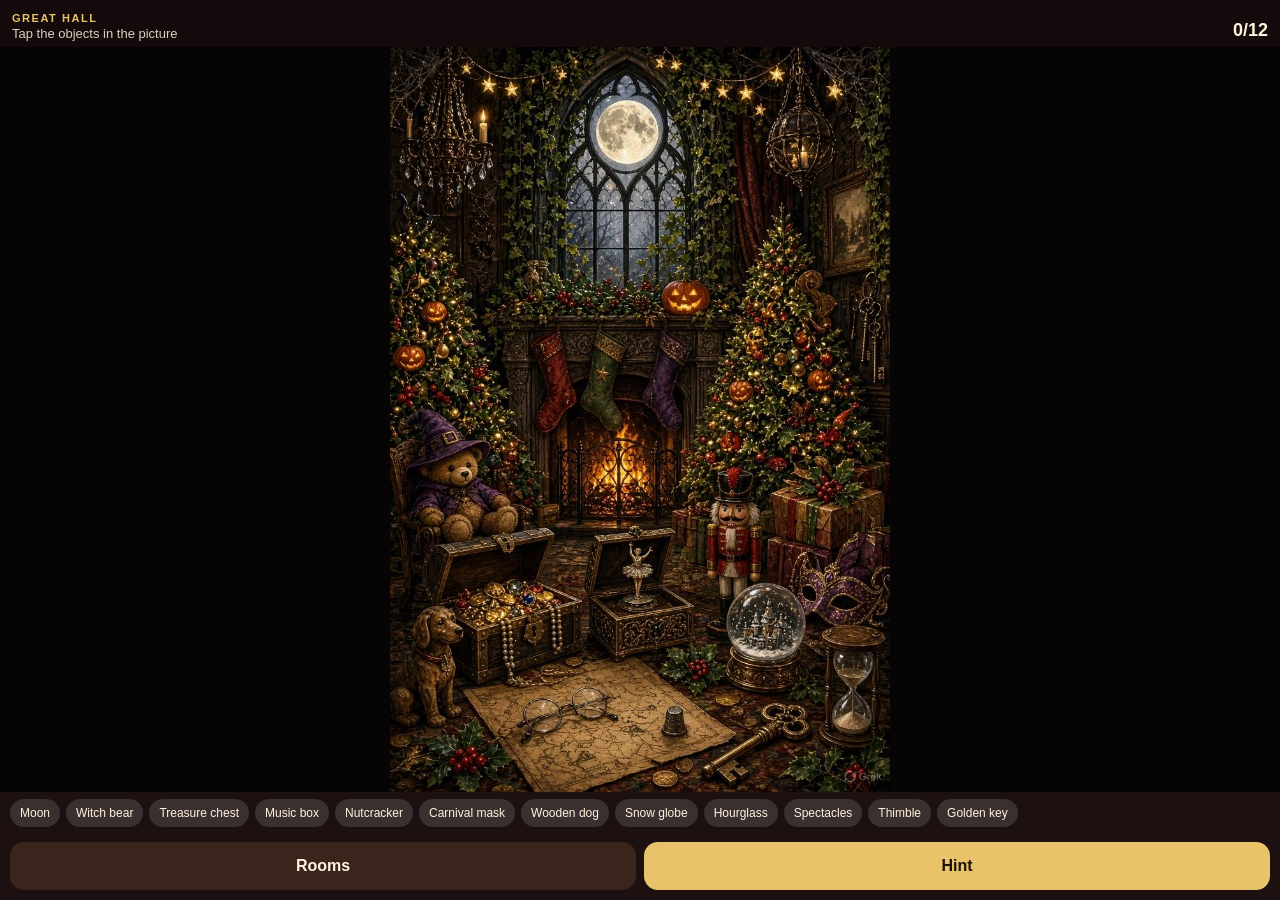
==== index.html @ d81991e1 "Fix sound script syntax" ====
<!DOCTYPE html>
<html lang="en">
<head>
  <meta charset="UTF-8" />
  <meta name="viewport" content="width=device-width, initial-scale=1, viewport-fit=cover" />
  <title>Holly Haunt</title>
  <style>
    :root { --gold:#e8c36a; --ink:#140a0c; --cream:#fff3dc; }
    * { box-sizing: border-box; margin: 0; padding: 0; }
    html, body { height: 100%; background: #140a0c; color: var(--cream); font-family: "Trebuchet MS", "Segoe UI", sans-serif; }
    body {
      display: flex; flex-direction: column;
      height: 100dvh;
      padding-top: env(safe-area-inset-top);
      padding-bottom: env(safe-area-inset-bottom);
    }
    header {
      display: flex; justify-content: space-between; align-items: flex-end;
      padding: 8px 12px 6px;
    }
    header b { color: var(--gold); letter-spacing: .14em; font-size: 11px; }
    #sub { font-size: 13px; opacity: .85; }
    #score { font-weight: 800; font-size: 18px; }
    #stage {
      position: relative;
      flex: 1;
      min-height: 0;
      background: #070405;
      touch-action: none;
    }
    #pic {
      position: absolute; inset: 0;
      width: 100%; height: 100%;
      object-fit: contain;
      pointer-events: none;
    }
    .ring {
      position: absolute; border-radius: 50%;
      transform: translate(-50%,-50%);
      pointer-events: none;
      border: 3px solid #3ecf8e;
      box-shadow: 0 0 12px #3ecf8e99;
    }
    .ring.hint {
      border: 3px dashed #e8c36a;
      box-shadow: 0 0 16px #e8c36a;
      animation: pulse .8s ease-in-out 4;
    }
    @keyframes pulse { 50% { transform: translate(-50%,-50%) scale(1.15); } }
    #toast {
      position: absolute; left: 50%; bottom: 10px; transform: translateX(-50%);
      background: #000c; padding: 8px 14px; border-radius: 999px;
      font-size: 14px; opacity: 0; transition: opacity .2s; pointer-events: none;
      white-space: nowrap;
    }
    .pop {
      position: absolute; transform: translate(-50%, -80%);
      font: 800 22px "Trebuchet MS", sans-serif; color: #fff6d8;
      text-shadow: 0 2px 10px #000; pointer-events: none; z-index: 4;
      animation: floaty .9s ease-out forwards;
    }
    @keyframes floaty { to { transform: translate(-50%, -160%); opacity: 0; } }
    #list {
      display: flex; gap: 6px; overflow-x: auto;
      padding: 7px 10px; background: #1c1010;
    }
    .chip {
      flex: 0 0 auto; border: 0; border-radius: 999px;
      padding: 7px 10px; background: #fff2; color: var(--cream); font-size: 12px;
    }
    .chip.got { text-decoration: line-through; opacity: .4; }
    #bar {
      display: grid; grid-template-columns: 1fr 1fr;
      gap: 8px; padding: 8px 10px 10px; background: #1c1010;
    }
    #bar button {
      height: 48px; border: 0; border-radius: 14px;
      font: 800 16px "Trebuchet MS", sans-serif;
    }
    #roomsBtn { background: #3a241c; color: var(--cream); }
    #hintBtn { background: var(--gold); color: #1a1208; }
    #pick {
      position: fixed; inset: 0; background: #140a0cee;
      display: none; flex-direction: column; justify-content: flex-end;
      padding: 18px; z-index: 5;
    }
    #pick.on { display: flex; }
    h1 { font-size: 32px; line-height: .95; margin: 6px 0 12px; }
    .rooms { display: grid; gap: 8px; }
    .room.lock { filter: grayscale(.55) brightness(.7); }
    .room .tag { display:block; font-size:11px; letter-spacing:.12em; color:#e8c36a; margin-top:4px; }
    #pay {
      position: fixed; inset: 0; background: #140a0cf2;
      display: none; flex-direction: column; justify-content: flex-end;
      padding: 18px; z-index: 6;
    }
    #pay.on { display: flex; }
    #pay button { height: 48px; border: 0; border-radius: 14px; font: 800 16px "Trebuchet MS", sans-serif; margin-top: 8px; }
    #payGo { background: var(--gold); color: #1a1208; }
    #payNo { background: #3a241c; color: var(--cream); }
  </style>
</head>
<body>
  <header>
    <div>
      <b id="roomName">GREAT HALL</b>
      <div id="sub">Tap the objects in the picture</div>
    </div>
    <div id="score">0/12</div>
  </header>
  <div id="stage">
    <img id="pic" alt="room" />
    <div id="toast">Tap the picture</div>
  </div>
  <div id="list"></div>
  <div id="bar">
    <button id="roomsBtn" type="button">Rooms</button>
    <button id="hintBtn" type="button">Hint</button>
  </div>
  <div id="pick">
    <p style="color:#e8c36a;letter-spacing:.16em;font-size:11px">HOLLY HAUNT</p>
    <h1>Pick a room</h1>
    <div class="rooms" id="rooms"></div>
  </div>
  <div id="pay">
    <p style="color:#e8c36a;letter-spacing:.16em;font-size:11px">LOCKED</p>
    <h1>Unlock the other rooms</h1>
    <p id="payLine" style="margin-bottom:12px;opacity:.9">Kitchen and Bedroom open after payment.</p>
    <button id="payGo" type="button">Pay to unlock</button>
    <button id="payNo" type="button">Not now</button>
  </div>
<script>
const UNLOCK_URL = "https://buy.stripe.com/test_hollyhaunt";
const paid = localStorage.getItem("hollyHaunt.paid") === "1" || /[?&]paid=1/.test(location.search);
const SCENES = [
  { id:"hall", name:"Great Hall", file:"hall.jpg", free:true, items:[
    {n:"Moon",x:50,y:11,s:10},
    {n:"Witch bear",x:16,y:50,s:14},
    {n:"Treasure chest",x:24,y:68,s:14},
    {n:"Music box",x:48,y:66,s:12},
    {n:"Nutcracker",x:68,y:58,s:12},
    {n:"Carnival mask",x:88,y:67,s:10},
    {n:"Wooden dog",x:11,y:78,s:12},
    {n:"Snow globe",x:76,y:74,s:10},
    {n:"Hourglass",x:90,y:81,s:9},
    {n:"Spectacles",x:38,y:88,s:10},
    {n:"Thimble",x:52,y:86,s:7},
    {n:"Golden key",x:64,y:89,s:11}
  ]},
  { id:"kitchen", name:"Kitchen", file:"kitchen.jpg", free:false, items:[
    {n:"Wall clock",x:50,y:12,s:10},
    {n:"Hanging lantern",x:68,y:14,s:9},
    {n:"Moon window",x:84,y:16,s:12},
    {n:"Kitchen tree",x:90,y:34,s:12},
    {n:"Cauldron",x:68,y:48,s:12},
    {n:"Big pumpkin",x:32,y:52,s:12},
    {n:"Red candle",x:22,y:58,s:8},
    {n:"Gingerbread",x:28,y:70,s:9},
    {n:"Candy cane",x:36,y:74,s:8},
    {n:"Rolling pin",x:48,y:68,s:11},
    {n:"Lattice pie",x:58,y:62,s:11},
    {n:"Black cat",x:82,y:78,s:13}
  ]},
  { id:"bedroom", name:"Bedroom", file:"bedroom.jpg", free:false, items:[
    {n:"Crescent moon",x:73,y:10,s:8},
    {n:"Window moon",x:90,y:14,s:10},
    {n:"Oval mirror",x:8,y:24,s:12},
    {n:"Jewelry box",x:13,y:38,s:12},
    {n:"Grandfather clock",x:68,y:30,s:10},
    {n:"Corner tree",x:88,y:36,s:12},
    {n:"Night pumpkin",x:90,y:50,s:10},
    {n:"Witch bear",x:18,y:58,s:14},
    {n:"Toy train",x:22,y:76,s:14},
    {n:"Spectacles",x:48,y:84,s:10},
    {n:"Hourglass",x:68,y:78,s:10},
    {n:"Gift tower",x:90,y:72,s:12}
  ]}
];

const stage = document.getElementById("stage");
const pic = document.getElementById("pic");
const list = document.getElementById("list");
const toast = document.getElementById("toast");
const pick = document.getElementById("pick");
let scene = SCENES[0];
let found = new Set();
let hints = 3;
let actx = null;
let findN = 0;

function audio(){
  actx = actx || new (window.AudioContext || window.webkitAudioContext)();
  if (actx.state === "suspended") actx.resume();
  return actx;
}
function tone(freq, t, dur, type, vol){
  const c = audio();
  const o = c.createOscillator();
  const g = c.createGain();
  o.type = type || "sine";
  o.frequency.setValueAtTime(freq, t);
  o.frequency.exponentialRampToValueAtTime(Math.max(40, freq * 0.97), t + dur);
  g.gain.setValueAtTime(0.0001, t);
  g.gain.exponentialRampToValueAtTime(vol || 0.1, t + 0.012);
  g.gain.exponentialRampToValueAtTime(0.0001, t + dur);
  o.connect(g); g.connect(c.destination);
  o.start(t); o.stop(t + dur + 0.02);
}
function tick(t){
  const c = audio();
  const n = Math.floor(c.sampleRate * 0.045);
  const buf = c.createBuffer(1, n, c.sampleRate);
  const d = buf.getChannelData(0);
  for (let i = 0; i < n; i++) d[i] = (Math.random() * 2 - 1) * (1 - i / n);
  const s = c.createBufferSource();
  s.buffer = buf;
  const f = c.createBiquadFilter();
  f.type = "highpass";
  f.frequency.value = 1800;
  const g = c.createGain();
  g.gain.setValueAtTime(0.09, t);
  g.gain.exponentialRampToValueAtTime(0.0001, t + 0.045);
  s.connect(f); f.connect(g); g.connect(c.destination);
  s.start(t);
}
function bell(freq, t){
  tone(freq, t, 0.22, "sine", 0.11);
  tone(freq * 2.02, t, 0.14, "triangle", 0.045);
  tick(t);
}
function jingle(){
  const t = audio().currentTime + 0.02;
  const E = 659.25, G = 783.99, C = 523.25, D = 587.33;
  bell(E, t);
  bell(E, t + 0.16);
  bell(E, t + 0.32);
  bell(G, t + 0.52);
  bell(C, t + 0.68);
  bell(D, t + 0.84);
  bell(E, t + 1.04);
}
function hoho(){
  const c = audio();
  const t0 = c.currentTime + 0.02;
  [0, 0.32, 0.64].forEach((dt, i) => {
    const t = t0 + dt;
    const o = c.createOscillator();
    const g = c.createGain();
    const bp = c.createBiquadFilter();
    o.type = "sawtooth";
    const f = 130 + i * 28;
    o.frequency.setValueAtTime(f * 0.85, t);
    o.frequency.exponentialRampToValueAtTime(f * 1.45, t + 0.1);
    o.frequency.exponentialRampToValueAtTime(f * 0.8, t + 0.24);
    bp.type = "bandpass";
    bp.frequency.value = 650 + i * 80;
    bp.Q.value = 5;
    g.gain.setValueAtTime(0.0001, t);
    g.gain.exponentialRampToValueAtTime(0.2, t + 0.03);
    g.gain.exponentialRampToValueAtTime(0.0001, t + 0.24);
    o.connect(bp); bp.connect(g); g.connect(c.destination);
    o.start(t); o.stop(t + 0.26);
    const len = Math.floor(c.sampleRate * 0.2);
    const buf = c.createBuffer(1, len, c.sampleRate);
    const data = buf.getChannelData(0);
    for (let k = 0; k < len; k++) data[k] = (Math.random() * 2 - 1) * Math.sin(Math.PI * k / len);
    const src = c.createBufferSource();
    src.buffer = buf;
    const ng = c.createGain();
    ng.gain.value = 0.05;
    const hf = c.createBiquadFilter();
    hf.type = "bandpass";
    hf.frequency.value = 1400;
    src.connect(hf); hf.connect(ng); ng.connect(c.destination);
    src.start(t);
  });
}
function miss(){
  tone(140, audio().currentTime + 0.01, 0.09, "sawtooth", 0.05);
}
function safe(fn){ try { fn(); } catch (e) {} }
function celebrate(){
  findN++;
  if (findN % 2 === 0) hoho();
  else jingle();
}
function popAt(clientX, clientY, text){
  const sr = stage.getBoundingClientRect();
  const el = document.createElement("div");
  el.className = "pop";
  el.textContent = text;
  el.style.left = (clientX - sr.left) + "px";
  el.style.top = (clientY - sr.top) + "px";
  stage.appendChild(el);
  setTimeout(() => el.remove(), 900);
}
function say(t){
  toast.textContent = t;
  toast.classList.add("on");
  clearTimeout(say.tid);
  say.tid = setTimeout(() => toast.classList.remove("on"), 1300);
}

function imageBox(){
  const r = stage.getBoundingClientRect();
  const nw = pic.naturalWidth || 2, nh = pic.naturalHeight || 3;
  const sr = r.width / Math.max(1, r.height);
  const ir = nw / nh;
  let w, h, left, top;
  if (sr > ir) {
    h = r.height; w = h * ir;
    left = r.left + (r.width - w) / 2; top = r.top;
  } else {
    w = r.width; h = w / ir;
    left = r.left; top = r.top + (r.height - h) / 2;
  }
  return { left, top, w, h };
}

function pctToScreen(x, y){
  const b = imageBox();
  return { x: b.left + b.w * x / 100, y: b.top + b.h * y / 100, w: b.w, h: b.h };
}

function clearRings(){
  stage.querySelectorAll(".ring").forEach(n => n.remove());
}
function placeRing(it, cls){
  const p = pctToScreen(it.x, it.y);
  const b = imageBox();
  const el = document.createElement("div");
  el.className = "ring " + (cls || "");
  const size = Math.max(36, (it.s || 10) / 100 * b.w);
  el.style.width = size + "px";
  el.style.height = size + "px";
  const sr = stage.getBoundingClientRect();
  el.style.left = (p.x - sr.left) + "px";
  el.style.top = (p.y - sr.top) + "px";
  stage.appendChild(el);
  return el;
}

function renderList(){
  list.innerHTML = "";
  scene.items.forEach((it, i) => {
    const b = document.createElement("button");
    b.className = "chip" + (found.has(i) ? " got" : "");
    b.textContent = it.n;
    b.onclick = () => { say("Find the " + it.n); };
    list.appendChild(b);
  });
  document.getElementById("score").textContent = found.size + "/" + scene.items.length;
  document.getElementById("roomName").textContent = scene.name.toUpperCase();
}

function openScene(sc){
  if (!sc.free && !paid) {
    document.getElementById("payLine").textContent = sc.name + " opens after payment. Great Hall stays free.";
    document.getElementById("pay").classList.add("on");
    return;
  }
  scene = sc; found = new Set(); hints = 3;
  pic.src = sc.file;
  pick.classList.remove("on");
  document.getElementById("pay").classList.remove("on");
  renderList();
  say("Tap objects");
  safe(() => bell(523, audio().currentTime + 0.02));
}

function hit(clientX, clientY){
  const b = imageBox();
  const x = (clientX - b.left) / b.w * 100;
  const y = (clientY - b.top) / b.h * 100;
  if (x < -2 || y < -2 || x > 102 || y > 102) { say("Tap the picture"); return; }
  let best = -1, bestD = 1e9;
  scene.items.forEach((it, i) => {
    const dx = x - it.x;
    const dy = (y - it.y) * (b.h / b.w);
    const d = Math.hypot(dx, dy);
    const need = (it.s || 10) * 0.7;
    if (d < need && d < bestD) { bestD = d; best = i; }
  });
  if (best < 0) { say("Not that"); safe(miss); return; }
  if (found.has(best)) { say("Already found"); safe(() => bell(880, audio().currentTime + 0.01)); return; }
  found.add(best);
  const ho = findN % 2 === 1;
  safe(celebrate);
  popAt(clientX, clientY, ho ? "Ho ho ho!" : "Jingle!");
  say(scene.items[best].n);
  renderList();
  if (found.size === scene.items.length) {
    say("Room cleared");
    safe(() => setTimeout(jingle, 400));
    safe(() => setTimeout(hoho, 1600));
    setTimeout(() => pick.classList.add("on"), 2800);
  }
}

stage.addEventListener("pointerdown", (e) => {
  e.preventDefault();
  hit(e.clientX, e.clientY);
});

document.getElementById("roomsBtn").onclick = () => pick.classList.add("on");
document.getElementById("hintBtn").onclick = () => {
  const i = scene.items.findIndex((_, k) => !found.has(k));
  if (i < 0 || hints <= 0) { say("No hints left"); return; }
  hints--;
  const el = placeRing(scene.items[i], "hint");
  setTimeout(() => el.remove(), 1800);
  say(scene.items[i].n + " · " + hints + " left");
  safe(() => bell(988, audio().currentTime + 0.02));
};

const roomsEl = document.getElementById("rooms");
SCENES.forEach((sc) => {
  const b = document.createElement("button");
  b.className = "room" + ((sc.free || paid) ? "" : " lock");
  b.style.backgroundImage = "url('" + sc.file + "')";
  b.innerHTML = sc.name + '<span class="tag">' + ((sc.free || paid) ? "FREE" : "LOCKED · PAY") + "</span>";
  b.onclick = () => openScene(sc);
  roomsEl.appendChild(b);
});
document.getElementById("payNo").onclick = () => document.getElementById("pay").classList.remove("on");
document.getElementById("payGo").onclick = () => window.open(UNLOCK_URL, "_blank", "noopener");
openScene(SCENES[0]);
</script>
</body>
</html>
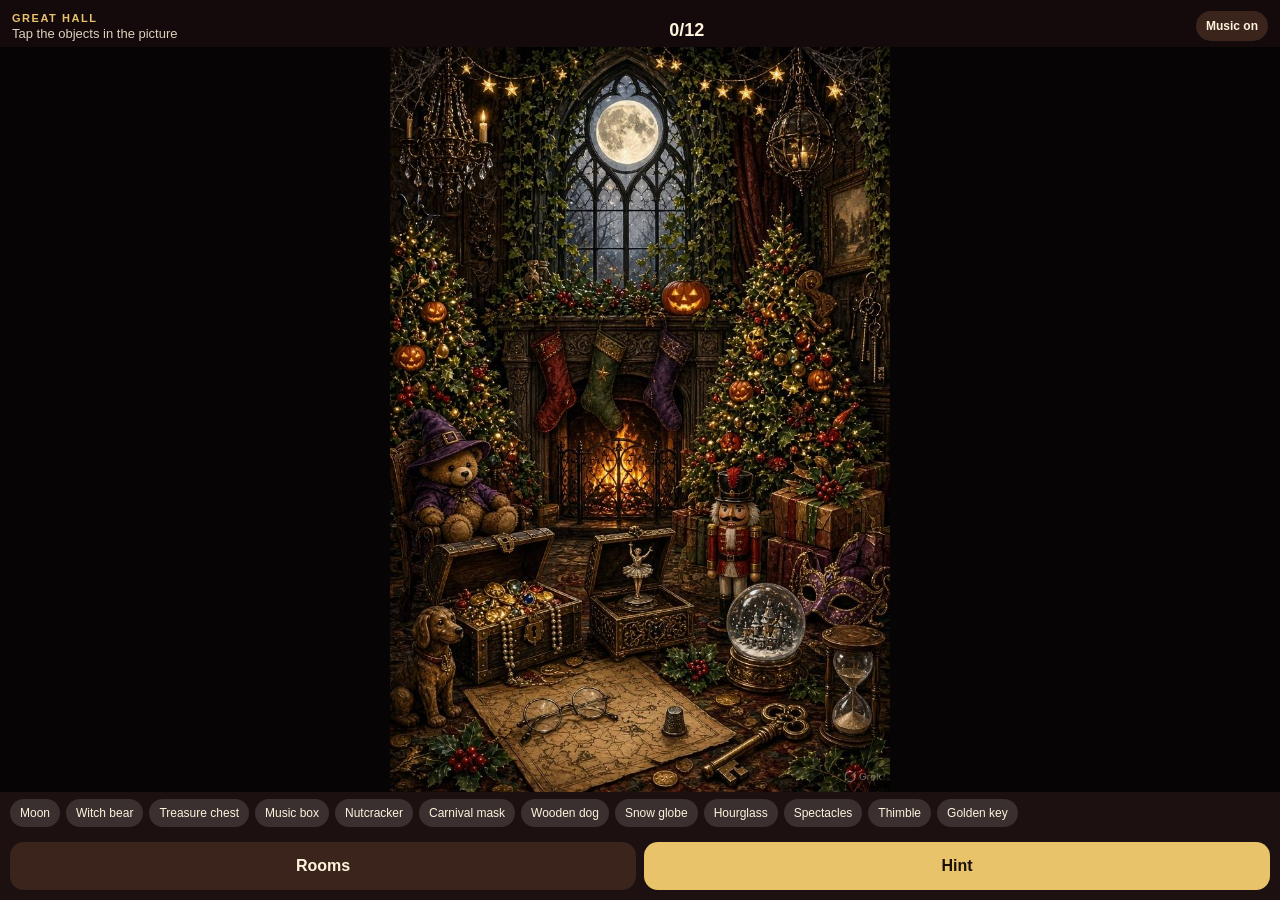
==== commit e47e9963: "Real Santa laugh, sleigh-bell sting, and looping soft flute" ====
--- a/index.html
+++ b/index.html
@@ -21,6 +21,10 @@
     header b { color: var(--gold); letter-spacing: .14em; font-size: 11px; }
     #sub { font-size: 13px; opacity: .85; }
     #score { font-weight: 800; font-size: 18px; }
+    #musicBtn {
+      border: 0; border-radius: 999px; background: #3a241c; color: var(--cream);
+      font: 800 12px "Trebuchet MS", sans-serif; padding: 8px 10px;
+    }
     #stage {
       position: relative;
       flex: 1;
@@ -107,6 +111,7 @@
       <div id="sub">Tap the objects in the picture</div>
     </div>
     <div id="score">0/12</div>
+    <button id="musicBtn" type="button">Music on</button>
   </header>
   <div id="stage">
     <img id="pic" alt="room" />
@@ -185,100 +190,27 @@
 let scene = SCENES[0];
 let found = new Set();
 let hints = 3;
-let actx = null;
 let findN = 0;
-
-function audio(){
-  actx = actx || new (window.AudioContext || window.webkitAudioContext)();
-  if (actx.state === "suspended") actx.resume();
-  return actx;
-}
-function tone(freq, t, dur, type, vol){
-  const c = audio();
-  const o = c.createOscillator();
-  const g = c.createGain();
-  o.type = type || "sine";
-  o.frequency.setValueAtTime(freq, t);
-  o.frequency.exponentialRampToValueAtTime(Math.max(40, freq * 0.97), t + dur);
-  g.gain.setValueAtTime(0.0001, t);
-  g.gain.exponentialRampToValueAtTime(vol || 0.1, t + 0.012);
-  g.gain.exponentialRampToValueAtTime(0.0001, t + dur);
-  o.connect(g); g.connect(c.destination);
-  o.start(t); o.stop(t + dur + 0.02);
-}
-function tick(t){
-  const c = audio();
-  const n = Math.floor(c.sampleRate * 0.045);
-  const buf = c.createBuffer(1, n, c.sampleRate);
-  const d = buf.getChannelData(0);
-  for (let i = 0; i < n; i++) d[i] = (Math.random() * 2 - 1) * (1 - i / n);
-  const s = c.createBufferSource();
-  s.buffer = buf;
-  const f = c.createBiquadFilter();
-  f.type = "highpass";
-  f.frequency.value = 1800;
-  const g = c.createGain();
-  g.gain.setValueAtTime(0.09, t);
-  g.gain.exponentialRampToValueAtTime(0.0001, t + 0.045);
-  s.connect(f); f.connect(g); g.connect(c.destination);
-  s.start(t);
-}
-function bell(freq, t){
-  tone(freq, t, 0.22, "sine", 0.11);
-  tone(freq * 2.02, t, 0.14, "triangle", 0.045);
-  tick(t);
-}
-function jingle(){
-  const t = audio().currentTime + 0.02;
-  const E = 659.25, G = 783.99, C = 523.25, D = 587.33;
-  bell(E, t);
-  bell(E, t + 0.16);
-  bell(E, t + 0.32);
-  bell(G, t + 0.52);
-  bell(C, t + 0.68);
-  bell(D, t + 0.84);
-  bell(E, t + 1.04);
-}
-function hoho(){
-  const c = audio();
-  const t0 = c.currentTime + 0.02;
-  [0, 0.32, 0.64].forEach((dt, i) => {
-    const t = t0 + dt;
-    const o = c.createOscillator();
-    const g = c.createGain();
-    const bp = c.createBiquadFilter();
-    o.type = "sawtooth";
-    const f = 130 + i * 28;
-    o.frequency.setValueAtTime(f * 0.85, t);
-    o.frequency.exponentialRampToValueAtTime(f * 1.45, t + 0.1);
-    o.frequency.exponentialRampToValueAtTime(f * 0.8, t + 0.24);
-    bp.type = "bandpass";
-    bp.frequency.value = 650 + i * 80;
-    bp.Q.value = 5;
-    g.gain.setValueAtTime(0.0001, t);
-    g.gain.exponentialRampToValueAtTime(0.2, t + 0.03);
-    g.gain.exponentialRampToValueAtTime(0.0001, t + 0.24);
-    o.connect(bp); bp.connect(g); g.connect(c.destination);
-    o.start(t); o.stop(t + 0.26);
-    const len = Math.floor(c.sampleRate * 0.2);
-    const buf = c.createBuffer(1, len, c.sampleRate);
-    const data = buf.getChannelData(0);
-    for (let k = 0; k < len; k++) data[k] = (Math.random() * 2 - 1) * Math.sin(Math.PI * k / len);
-    const src = c.createBufferSource();
-    src.buffer = buf;
-    const ng = c.createGain();
-    ng.gain.value = 0.05;
-    const hf = c.createBiquadFilter();
-    hf.type = "bandpass";
-    hf.frequency.value = 1400;
-    src.connect(hf); hf.connect(ng); ng.connect(c.destination);
-    src.start(t);
-  });
-}
-function miss(){
-  tone(140, audio().currentTime + 0.01, 0.09, "sawtooth", 0.05);
-}
-function safe(fn){ try { fn(); } catch (e) {} }
+let musicOn = true;
+const flute = new Audio("flute.mp3");
+flute.loop = true;
+flute.volume = 0.16;
+flute.preload = "auto";
+
+function startBed(){
+  if (!musicOn) return;
+  flute.play().catch(() => {});
+}
+function playFile(src, vol){
+  startBed();
+  const a = new Audio(src);
+  a.volume = vol == null ? 1 : vol;
+  a.play().catch(() => {});
+  flute.volume = 0.05;
+  a.addEventListener("ended", () => { if (musicOn) flute.volume = 0.16; });
+}
+function jingle(){ playFile("jingle.mp3", 0.9); }
+function hoho(){ playFile("hoho.mp3", 1); }
 function celebrate(){
   findN++;
   if (findN % 2 === 0) hoho();
@@ -365,10 +297,11 @@
   document.getElementById("pay").classList.remove("on");
   renderList();
   say("Tap objects");
-  safe(() => bell(523, audio().currentTime + 0.02));
+  startBed();
 }
 
 function hit(clientX, clientY){
+  startBed();
   const b = imageBox();
   const x = (clientX - b.left) / b.w * 100;
   const y = (clientY - b.top) / b.h * 100;
@@ -381,18 +314,18 @@
     const need = (it.s || 10) * 0.7;
     if (d < need && d < bestD) { bestD = d; best = i; }
   });
-  if (best < 0) { say("Not that"); safe(miss); return; }
-  if (found.has(best)) { say("Already found"); safe(() => bell(880, audio().currentTime + 0.01)); return; }
+  if (best < 0) { say("Not that"); return; }
+  if (found.has(best)) { say("Already found"); return; }
   found.add(best);
   const ho = findN % 2 === 1;
-  safe(celebrate);
+  celebrate();
   popAt(clientX, clientY, ho ? "Ho ho ho!" : "Jingle!");
   say(scene.items[best].n);
   renderList();
   if (found.size === scene.items.length) {
     say("Room cleared");
-    safe(() => setTimeout(jingle, 400));
-    safe(() => setTimeout(hoho, 1600));
+    setTimeout(jingle, 400);
+    setTimeout(hoho, 2200);
     setTimeout(() => pick.classList.add("on"), 2800);
   }
 }
@@ -410,7 +343,7 @@
   const el = placeRing(scene.items[i], "hint");
   setTimeout(() => el.remove(), 1800);
   say(scene.items[i].n + " · " + hints + " left");
-  safe(() => bell(988, audio().currentTime + 0.02));
+  jingle();
 };
 
 const roomsEl = document.getElementById("rooms");
@@ -424,6 +357,12 @@
 });
 document.getElementById("payNo").onclick = () => document.getElementById("pay").classList.remove("on");
 document.getElementById("payGo").onclick = () => window.open(UNLOCK_URL, "_blank", "noopener");
+document.getElementById("musicBtn").onclick = () => {
+  musicOn = !musicOn;
+  document.getElementById("musicBtn").textContent = musicOn ? "Music on" : "Music off";
+  if (musicOn) flute.play().catch(() => {});
+  else flute.pause();
+};
 openScene(SCENES[0]);
 </script>
 </body>
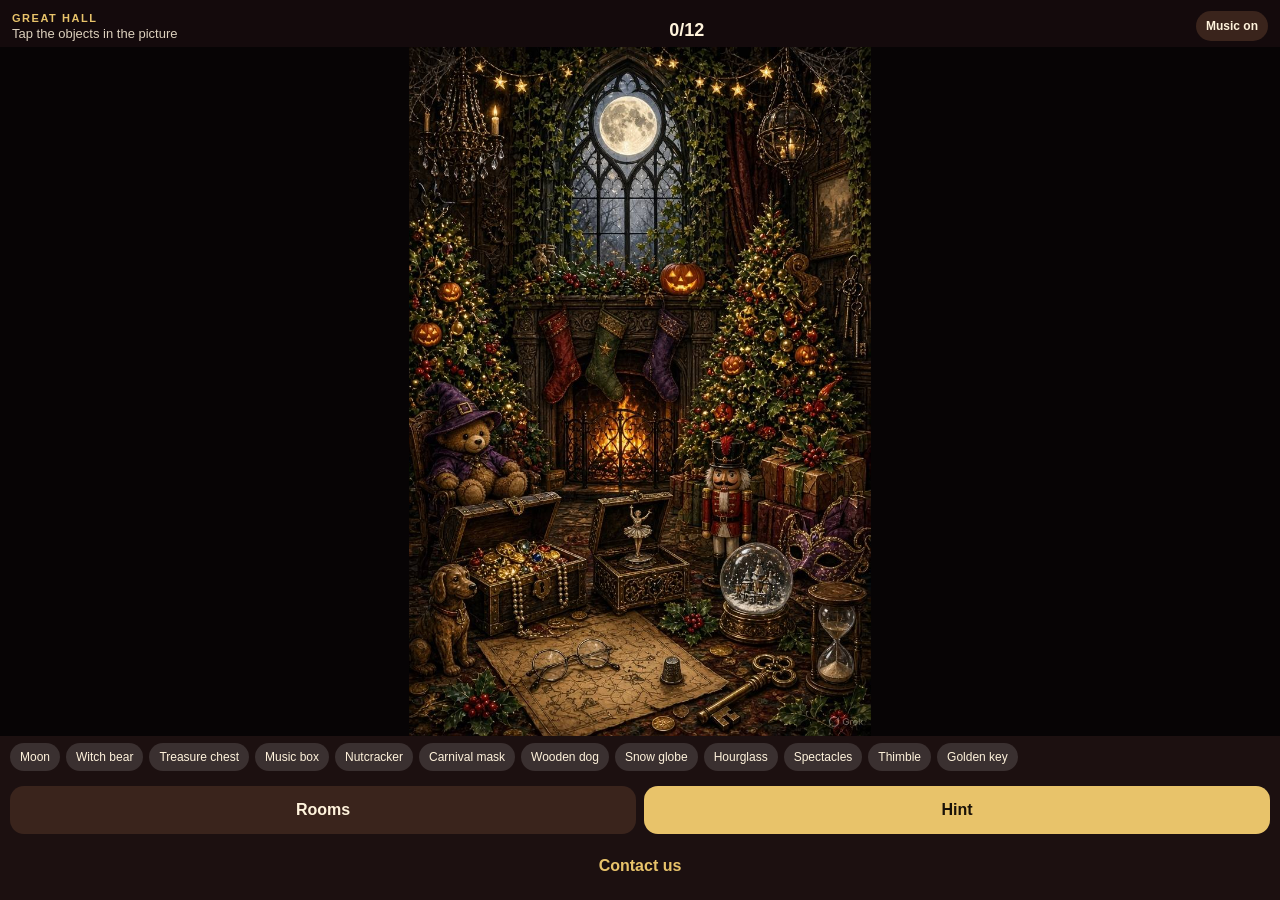
==== commit dcd547df: "Fix missed taps and unlimited hints; add contact email" ====
--- a/index.html
+++ b/index.html
@@ -76,6 +76,11 @@
     #bar {
       display: grid; grid-template-columns: 1fr 1fr;
       gap: 8px; padding: 8px 10px 10px; background: #1c1010;
+    }
+    #contactBtn {
+      grid-column: 1 / -1; height: 40px; border: 0; border-radius: 12px;
+      background: transparent; color: var(--gold);
+      font: 800 14px "Trebuchet MS", sans-serif;
     }
     #bar button {
       height: 48px; border: 0; border-radius: 14px;
@@ -121,6 +126,7 @@
   <div id="bar">
     <button id="roomsBtn" type="button">Rooms</button>
     <button id="hintBtn" type="button">Hint</button>
+    <button id="contactBtn" type="button">Contact us</button>
   </div>
   <div id="pick">
     <p style="color:#e8c36a;letter-spacing:.16em;font-size:11px">HOLLY HAUNT</p>
@@ -130,12 +136,12 @@
   <div id="pay">
     <p style="color:#e8c36a;letter-spacing:.16em;font-size:11px">LOCKED</p>
     <h1>Unlock the other rooms</h1>
-    <p id="payLine" style="margin-bottom:12px;opacity:.9">Kitchen and Bedroom open after payment.</p>
+    <p id="payLine" style="margin-bottom:12px;opacity:.9">Kitchen and Bedroom open after a one-time Razorpay payment. Great Hall stays free.</p>
     <button id="payGo" type="button">Pay to unlock</button>
     <button id="payNo" type="button">Not now</button>
   </div>
 <script>
-const UNLOCK_URL = "https://buy.stripe.com/test_hollyhaunt";
+const UNLOCK_URL = "";
 const paid = localStorage.getItem("hollyHaunt.paid") === "1" || /[?&]paid=1/.test(location.search);
 const SCENES = [
   { id:"hall", name:"Great Hall", file:"hall.jpg", free:true, items:[
@@ -189,7 +195,7 @@
 const pick = document.getElementById("pick");
 let scene = SCENES[0];
 let found = new Set();
-let hints = 3;
+let hintsReady = true;
 let findN = 0;
 let musicOn = true;
 const flute = new Audio("flute.mp3");
@@ -262,7 +268,7 @@
   const b = imageBox();
   const el = document.createElement("div");
   el.className = "ring " + (cls || "");
-  const size = Math.max(36, (it.s || 10) / 100 * b.w);
+  const size = Math.max(cls === "hint" ? 92 : 36, (it.s || 10) / 100 * b.w * (cls === "hint" ? 2 : 1));
   el.style.width = size + "px";
   el.style.height = size + "px";
   const sr = stage.getBoundingClientRect();
@@ -291,7 +297,7 @@
     document.getElementById("pay").classList.add("on");
     return;
   }
-  scene = sc; found = new Set(); hints = 3;
+  scene = sc; found = new Set(); hintsReady = true;
   pic.src = sc.file;
   pick.classList.remove("on");
   document.getElementById("pay").classList.remove("on");
@@ -303,24 +309,28 @@
 function hit(clientX, clientY){
   startBed();
   const b = imageBox();
+  if (b.w < 40 || b.h < 40) { say("Tap the picture"); return; }
   const x = (clientX - b.left) / b.w * 100;
   const y = (clientY - b.top) / b.h * 100;
-  if (x < -2 || y < -2 || x > 102 || y > 102) { say("Tap the picture"); return; }
+  if (x < -4 || y < -4 || x > 104 || y > 104) { say("Tap the picture"); return; }
   let best = -1, bestD = 1e9;
+  let open = -1, openD = 1e9;
   scene.items.forEach((it, i) => {
-    const dx = x - it.x;
-    const dy = (y - it.y) * (b.h / b.w);
+    const dx = (x - it.x) / 100 * b.w;
+    const dy = (y - it.y) / 100 * b.h;
     const d = Math.hypot(dx, dy);
-    const need = (it.s || 10) * 0.7;
-    if (d < need && d < bestD) { bestD = d; best = i; }
+    const rad = Math.max(64, (it.s || 12) / 100 * b.w * 1.6);
+    if (d < rad && d < bestD) { bestD = d; best = i; }
+    if (!found.has(i) && d < rad && d < openD) { openD = d; open = i; }
   });
-  if (best < 0) { say("Not that"); return; }
-  if (found.has(best)) { say("Already found"); return; }
-  found.add(best);
+  const chosen = open >= 0 ? open : best;
+  if (chosen < 0) { say("Not that"); return; }
+  if (found.has(chosen)) { say("Already found"); return; }
+  found.add(chosen);
   const ho = findN % 2 === 1;
   celebrate();
   popAt(clientX, clientY, ho ? "Ho ho ho!" : "Jingle!");
-  say(scene.items[best].n);
+  say(scene.items[chosen].n);
   renderList();
   if (found.size === scene.items.length) {
     say("Room cleared");
@@ -337,12 +347,15 @@
 
 document.getElementById("roomsBtn").onclick = () => pick.classList.add("on");
 document.getElementById("hintBtn").onclick = () => {
+  if (!hintsReady) return;
   const i = scene.items.findIndex((_, k) => !found.has(k));
-  if (i < 0 || hints <= 0) { say("No hints left"); return; }
-  hints--;
+  if (i < 0) { say("Everything is found"); return; }
+  hintsReady = false;
+  setTimeout(() => { hintsReady = true; }, 900);
+  stage.querySelectorAll(".ring.hint").forEach((n) => n.remove());
   const el = placeRing(scene.items[i], "hint");
-  setTimeout(() => el.remove(), 1800);
-  say(scene.items[i].n + " · " + hints + " left");
+  setTimeout(() => { if (el.isConnected) el.remove(); }, 2600);
+  say("Find the " + scene.items[i].n);
   jingle();
 };
 
@@ -356,7 +369,13 @@
   roomsEl.appendChild(b);
 });
 document.getElementById("payNo").onclick = () => document.getElementById("pay").classList.remove("on");
-document.getElementById("payGo").onclick = () => window.open(UNLOCK_URL, "_blank", "noopener");
+document.getElementById("payGo").onclick = () => {
+  if (!UNLOCK_URL) { say("Razorpay link is not set yet"); return; }
+  window.open(UNLOCK_URL, "_blank", "noopener");
+};
+document.getElementById("contactBtn").onclick = () => {
+  window.location.href = "mailto:info@merahissa.co.in?subject=" + encodeURIComponent("Holly Haunt");
+};
 document.getElementById("musicBtn").onclick = () => {
   musicOn = !musicOn;
   document.getElementById("musicBtn").textContent = musicOn ? "Music on" : "Music off";
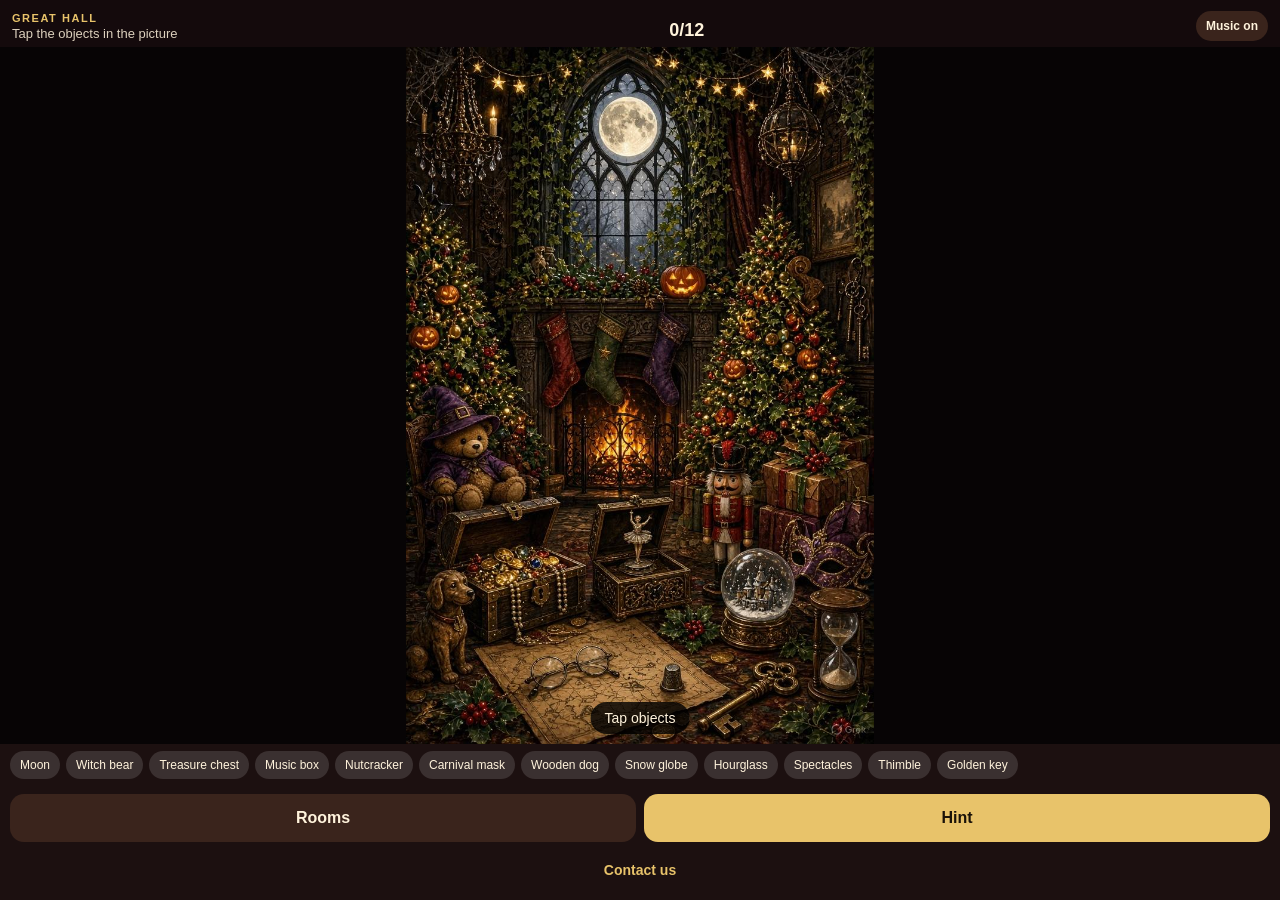
==== commit 9c2032fa: "Fix Contact us on iPhone: show email, mail app link, and copy" ====
--- a/index.html
+++ b/index.html
@@ -73,6 +73,7 @@
       padding: 7px 10px; background: #fff2; color: var(--cream); font-size: 12px;
     }
     .chip.got { text-decoration: line-through; opacity: .4; }
+    #toast.on { opacity: 1; }
     #bar {
       display: grid; grid-template-columns: 1fr 1fr;
       gap: 8px; padding: 8px 10px 10px; background: #1c1010;
@@ -81,6 +82,8 @@
       grid-column: 1 / -1; height: 40px; border: 0; border-radius: 12px;
       background: transparent; color: var(--gold);
       font: 800 14px "Trebuchet MS", sans-serif;
+      display: flex; align-items: center; justify-content: center;
+      text-decoration: none;
     }
     #bar button {
       height: 48px; border: 0; border-radius: 14px;
@@ -107,6 +110,21 @@
     #pay button { height: 48px; border: 0; border-radius: 14px; font: 800 16px "Trebuchet MS", sans-serif; margin-top: 8px; }
     #payGo { background: var(--gold); color: #1a1208; }
     #payNo { background: #3a241c; color: var(--cream); }
+    #contact {
+      position: fixed; inset: 0; background: #140a0cf2;
+      display: none; flex-direction: column; justify-content: flex-end;
+      padding: 18px; z-index: 7;
+    }
+    #contact.on { display: flex; }
+    #contact a, #contact button {
+      height: 48px; border: 0; border-radius: 14px;
+      font: 800 16px "Trebuchet MS", sans-serif; margin-top: 8px;
+      display: flex; align-items: center; justify-content: center;
+      text-decoration: none;
+    }
+    #mailGo { background: var(--gold); color: #1a1208; }
+    #copyMail, #contactNo { background: #3a241c; color: var(--cream); }
+    #mailAddr { color: var(--gold); font-size: 16px; word-break: break-all; margin: 4px 0 10px; }
   </style>
 </head>
 <body>
@@ -126,7 +144,7 @@
   <div id="bar">
     <button id="roomsBtn" type="button">Rooms</button>
     <button id="hintBtn" type="button">Hint</button>
-    <button id="contactBtn" type="button">Contact us</button>
+    <a id="contactBtn" href="mailto:info@merahissa.co.in?subject=Holly%20Haunt">Contact us</a>
   </div>
   <div id="pick">
     <p style="color:#e8c36a;letter-spacing:.16em;font-size:11px">HOLLY HAUNT</p>
@@ -136,13 +154,35 @@
   <div id="pay">
     <p style="color:#e8c36a;letter-spacing:.16em;font-size:11px">LOCKED</p>
     <h1>Unlock the other rooms</h1>
-    <p id="payLine" style="margin-bottom:12px;opacity:.9">Kitchen and Bedroom open after a one-time Razorpay payment. Great Hall stays free.</p>
-    <button id="payGo" type="button">Pay to unlock</button>
+    <p id="payLine" style="margin-bottom:12px;opacity:.9">Pay $1 on this phone. Kitchen and Bedroom open as soon as Razorpay confirms the payment. The link works for every player.</p>
+    <button id="payGo" type="button">Pay $1 to unlock</button>
     <button id="payNo" type="button">Not now</button>
   </div>
+  <div id="contact">
+    <p style="color:#e8c36a;letter-spacing:.16em;font-size:11px">CONTACT</p>
+    <h1>Email us</h1>
+    <p style="opacity:.9">Write to</p>
+    <p id="mailAddr">info@merahissa.co.in</p>
+    <a id="mailGo" href="mailto:info@merahissa.co.in?subject=Holly%20Haunt">Open mail app</a>
+    <button id="copyMail" type="button">Copy email</button>
+    <button id="contactNo" type="button">Close</button>
+  </div>
 <script>
-const UNLOCK_URL = "";
-const paid = localStorage.getItem("hollyHaunt.paid") === "1" || /[?&]paid=1/.test(location.search);
+const UNLOCK_URL = "https://rzp.io/rzp/hollyhaunt-unlock";
+const PAY_PAGE = "pl_TgjuQk5VyMgvwz";
+const PAY_ITEM = "ppi_TgjuQtmzSaGEhW";
+const KEYLESS = "nocodeapps_10000:JELfVpX8LqF1reNtFfHTO2Z6PuTUjj125rEFYSmyOtgdDWQnRWzaFrK3oG5qfEMZmzun7TW+2DdjNqTH2JfAyO4qTpmxkS9+PTO8iCt35g==";
+function rememberPayment(id) {
+  if (!id || !/^pay_[A-Za-z0-9]+$/.test(id)) return false;
+  localStorage.setItem("hollyHaunt.paid", "1");
+  localStorage.setItem("hollyHaunt.paymentId", id);
+  return true;
+}
+(function () {
+  const q = new URLSearchParams(location.search);
+  if (rememberPayment(q.get("razorpay_payment_id"))) history.replaceState({}, "", location.pathname);
+})();
+const paid = localStorage.getItem("hollyHaunt.paid") === "1";
 const SCENES = [
   { id:"hall", name:"Great Hall", file:"hall.jpg", free:true, items:[
     {n:"Moon",x:50,y:11,s:10},
@@ -293,7 +333,7 @@
 
 function openScene(sc){
   if (!sc.free && !paid) {
-    document.getElementById("payLine").textContent = sc.name + " opens after payment. Great Hall stays free.";
+    document.getElementById("payLine").textContent = sc.name + " opens on this phone after the $1 payment succeeds. Great Hall stays free.";
     document.getElementById("pay").classList.add("on");
     return;
   }
@@ -369,12 +409,72 @@
   roomsEl.appendChild(b);
 });
 document.getElementById("payNo").onclick = () => document.getElementById("pay").classList.remove("on");
-document.getElementById("payGo").onclick = () => {
-  if (!UNLOCK_URL) { say("Razorpay link is not set yet"); return; }
-  window.open(UNLOCK_URL, "_blank", "noopener");
-};
-document.getElementById("contactBtn").onclick = () => {
-  window.location.href = "mailto:info@merahissa.co.in?subject=" + encodeURIComponent("Holly Haunt");
+function loadCheckout() {
+  const frame = "https://api.razorpay.com/v1/checkout/public?keyless_header=" + encodeURIComponent(KEYLESS);
+  function stamp() {
+    window.Razorpay.config = window.Razorpay.config || {};
+    window.Razorpay.config.keyless_header = KEYLESS;
+    window.Razorpay.config.frame = frame;
+  }
+  if (typeof window.Razorpay === "function") {
+    stamp();
+    return Promise.resolve();
+  }
+  window.Razorpay = { config: { keyless_header: KEYLESS, frame: frame } };
+  return new Promise((resolve, reject) => {
+    const s = document.createElement("script");
+    s.src = "https://checkout.razorpay.com/v1/checkout.js";
+    s.onload = () => { stamp(); resolve(); };
+    s.onerror = () => reject(new Error("script"));
+    document.head.appendChild(s);
+  });
+}
+async function startPay() {
+  const btn = document.getElementById("payGo");
+  btn.disabled = true;
+  say("Opening payment");
+  try {
+    await loadCheckout();
+    const res = await fetch("https://api.razorpay.com/v1/payment_pages/" + PAY_PAGE + "/order", {
+      method: "POST",
+      headers: { "Content-Type": "application/json" },
+      body: JSON.stringify({ line_items: [{ payment_page_item_id: PAY_ITEM, amount: 100 }] })
+    });
+    const data = await res.json();
+    if (!data.order || !data.order.id) throw new Error("order");
+    const rzp = new window.Razorpay({
+      order_id: data.order.id,
+      amount: data.order.amount,
+      currency: data.order.currency || "USD",
+      payment_link_id: PAY_PAGE,
+      keyless_header: KEYLESS,
+      name: "Holly Haunt",
+      description: "Unlock Kitchen and Bedroom",
+      theme: { color: "#e8c36a" },
+      handler: function (response) {
+        if (rememberPayment(response && response.razorpay_payment_id)) location.reload();
+      },
+      modal: { ondismiss: function () { btn.disabled = false; say("Payment closed"); } }
+    });
+    rzp.open();
+  } catch (e) {
+    btn.disabled = false;
+    say("Could not open payment");
+  }
+}
+document.getElementById("payGo").onclick = () => { startPay(); };
+document.getElementById("contactBtn").addEventListener("click", (e) => {
+  e.preventDefault();
+  document.getElementById("contact").classList.add("on");
+});
+document.getElementById("contactNo").onclick = () => document.getElementById("contact").classList.remove("on");
+document.getElementById("copyMail").onclick = () => {
+  const addr = "info@merahissa.co.in";
+  if (navigator.clipboard && navigator.clipboard.writeText) {
+    navigator.clipboard.writeText(addr).then(() => say("Email copied")).catch(() => say(addr));
+  } else {
+    say(addr);
+  }
 };
 document.getElementById("musicBtn").onclick = () => {
   musicOn = !musicOn;
